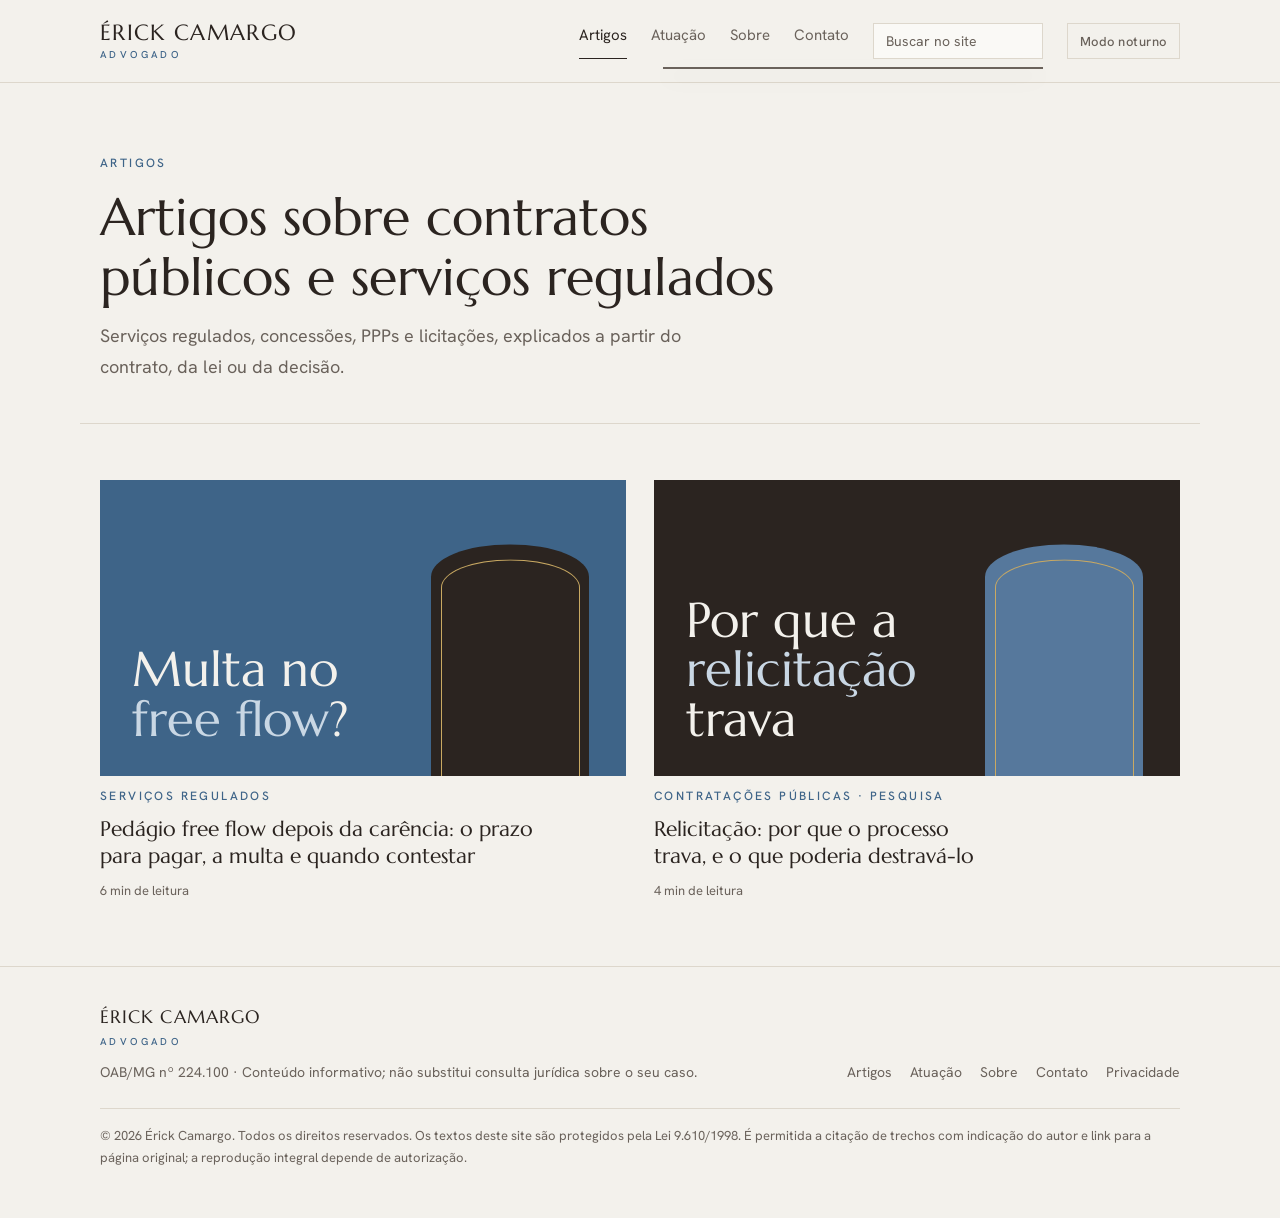
==== artigos/index.html @ 770128e2 "Inclui o bancário no texto de abertura da capa e no resumo para IAs Co-Authored-By: Claude Opus 5.5 " ====
<!doctype html>
<html lang="pt-BR">
<head>
<meta charset="utf-8">
<meta name="viewport" content="width=device-width, initial-scale=1, viewport-fit=cover">
<title>Artigos · Érick Camargo Advogado</title>
<meta name="description" content="Artigos sobre serviços regulados, concessões, PPPs e licitações, escritos a partir do documento original.">
<link rel="preconnect" href="https://fonts.googleapis.com"><link rel="stylesheet" href="https://fonts.googleapis.com/css2?family=Marcellus&family=Hanken+Grotesk:wght@400;500;600&family=DM+Mono:wght@400&display=swap">
<link rel="stylesheet" href="../assets/style.css?v=202611171942">
<link rel="stylesheet" href="../assets/motion.css?v=202611171942">
<script src="../assets/tema.js?v=202611171942"></script>
<link rel="canonical" href="https://erickcamargo.adv.br/artigos/">
<link rel="icon" href="https://erickcamargo.adv.br/favicon.ico" sizes="48x48"><link rel="icon" type="image/png" sizes="96x96" href="https://erickcamargo.adv.br/assets/favicon-96.png"><link rel="icon" type="image/png" sizes="192x192" href="https://erickcamargo.adv.br/assets/favicon-192.png"><link rel="apple-touch-icon" href="https://erickcamargo.adv.br/assets/apple-touch-icon.png"><meta name="theme-color" content="#3e6488">
<meta property="og:type" content="website"><meta property="og:title" content="Artigos · Érick Camargo Advogado"><meta property="og:description" content="Artigos sobre serviços regulados, concessões, PPPs e licitações, escritos a partir do documento original."><meta property="og:locale" content="pt_BR">
<meta property="og:url" content="https://erickcamargo.adv.br/artigos/"><meta property="og:image" content="https://erickcamargo.adv.br/assets/erick-camargo-perfil-lateral.jpg"><meta property="og:site_name" content="Érick Camargo Advogado"><meta name="twitter:card" content="summary_large_image">
</head>
<body>
<header class="site-header"><div class="container">
<a class="logo" href="../index.html">ÉRICK CAMARGO<small>ADVOGADO</small></a>
<nav class="nav" aria-label="Principal"><a href="../artigos/index.html" aria-current="page">Artigos</a><a href="../atuacao/index.html">Atuação</a><a href="../sobre/index.html">Sobre</a><a href="../contato/index.html">Contato</a></nav>
</div></header>
<main>

<section class="container page-head"><span class="label">Artigos</span><h1 style="margin-top:12px">Artigos sobre contratos públicos e serviços regulados</h1><p>Serviços regulados, concessões, PPPs e licitações, explicados a partir do contrato, da lei ou da decisão.</p></section>
<section class="container section"><div class="cards"><a class="card" href="../artigos/pedagio-eletronico/index.html"><div class="th " aria-hidden="true"><span class="t">Multa no <em>free flow</em>?</span><span class="a"></span></div><span class="label">Serviços regulados</span><h3>Pedágio free flow depois da carência: o prazo para pagar, a multa e quando contestar</h3><span class="meta">6 min de leitura</span></a><a class="card" href="../artigos/relicitacao/index.html"><div class="th ink" aria-hidden="true"><span class="t">Por que a <em>relicitação</em> trava</span><span class="a"></span></div><span class="label">Contratações públicas · Pesquisa</span><h3>Relicitação: por que o processo trava, e o que poderia destravá-lo</h3><span class="meta">4 min de leitura</span></a></div></section>
</main>
<footer class="site-footer"><div class="container">
<div><a class="logo" href="../index.html">ÉRICK CAMARGO<small>ADVOGADO</small></a><p style="margin-top:14px">OAB/MG nº 224.100 · Conteúdo informativo; não substitui consulta jurídica sobre o seu caso.</p></div>
<nav aria-label="Rodapé"><a href="../artigos/index.html">Artigos</a><a href="../atuacao/index.html">Atuação</a><a href="../sobre/index.html">Sobre</a><a href="../contato/index.html">Contato</a><a href="../privacidade/index.html">Privacidade</a></nav>
<p class="direitos">© 2026 Érick Camargo. Todos os direitos reservados. Os textos deste site são protegidos pela Lei 9.610/1998. É permitida a citação de trechos com indicação do autor e link para a página original; a reprodução integral depende de autorização.</p>
</div></footer>
<script src="../assets/busca.js?v=202611171942"></script>
<script src="../assets/motion.js?v=202611171942"></script>
<!-- Cloudflare Web Analytics --><script type='module' src='https://static.cloudflareinsights.com/beacon.min.js' data-cf-beacon='{"token": "996908efe8114d84814edd212792489f"}'></script><!-- End Cloudflare Web Analytics -->
</body>
</html>
---- assets/style.css ----
:root{
  --cal:#f3f1ec;--cal-raised:#faf9f6;--line:#ddd7cc;--ink:#2b2420;--ink-muted:#6a625b;
  --ataide:#3e6488;--on-ataide:#fff;--ataide-soft:#56789c;--ceu:#c9d7e4;--ceu-soft:#e6edf3;--ouro:#a88a4a;--ouro-escrito:#8f7338;
  --display:"Marcellus","Trajan Pro",Georgia,serif;--sans:"Hanken Grotesk",system-ui,-apple-system,"Segoe UI",sans-serif;--mono:"DM Mono",ui-monospace,Menlo,monospace;
}
*{box-sizing:border-box}
html{-webkit-text-size-adjust:100%}
body{margin:0;background:var(--cal);color:var(--ink);font-family:var(--sans);font-size:17px;line-height:1.7}
a{color:var(--ataide)}
a:focus-visible{outline:2px solid var(--ataide);outline-offset:2px}
h1,h2,h3,h4{font-family:var(--display);font-weight:400;line-height:1.15;text-wrap:balance;margin:0}
p{margin:0}
.container{max-width:1120px;margin:0 auto;padding-left:max(20px,env(safe-area-inset-left,0px));padding-right:max(20px,env(safe-area-inset-right,0px))}
.label{font-weight:500;font-size:12px;letter-spacing:.2em;text-transform:uppercase;color:var(--ataide)}
.muted{color:var(--ink-muted)}
.hl{text-decoration:underline;text-decoration-color:var(--ouro);text-decoration-thickness:2px;text-underline-offset:4px}
.az{color:var(--ataide)}

/* cabeçalho */
.site-header{border-bottom:1px solid var(--line)}
.site-header .container{display:flex;justify-content:space-between;align-items:center;gap:16px;flex-wrap:wrap;padding-block:22px}
.logo{font-family:var(--display);font-size:22px;letter-spacing:.06em;line-height:1;color:var(--ink);text-decoration:none}
.logo small{display:block;margin-top:6px;font-family:var(--sans);font-weight:500;font-size:10px;letter-spacing:.34em;color:var(--ataide)}
.nav{display:flex;gap:24px;flex-wrap:wrap;font-size:15px}
.nav a{color:var(--ink-muted);text-decoration:none}
.nav a[aria-current="page"]{color:var(--ink);text-decoration:underline;text-decoration-color:var(--ink);text-underline-offset:7px}

/* botões */
.btns{display:flex;gap:12px;flex-wrap:wrap;margin-top:28px}
.btn{display:inline-block;font:500 15px/1 var(--sans);letter-spacing:.02em;padding:14px 22px;border:1px solid var(--ataide);background:var(--ataide);color:var(--on-ataide);text-decoration:none}
.btn.ghost{background:transparent;color:var(--ink);border-color:var(--ink)}

/* arco */
.arch{position:relative;border-radius:999px 999px 0 0;background:var(--ataide-soft);overflow:hidden;aspect-ratio:3/4;width:100%}
.arch::before{content:"";position:absolute;inset:12px 12px 0;border-radius:999px 999px 0 0;border:1px solid var(--ouro);border-bottom:0}
.arch .doc{position:absolute;left:18%;right:18%;bottom:14%;display:grid;gap:10px}
.arch .doc i{display:block;height:3px;border-radius:2px;background:#f3f1ec;opacity:.5}
.arch .doc i.h{background:#c9a962;opacity:1}

/* home */
.hero{display:grid;grid-template-columns:minmax(0,1.45fr) minmax(0,1fr);gap:56px;align-items:center;padding-block:72px 80px}
.hero h1{font-size:clamp(34px,5vw,56px);line-height:1.08}
.hero p{margin-top:18px;font-size:18px;color:var(--ink-muted);max-width:48ch}
.hero .arch{max-width:360px;justify-self:end}
@media (max-width:820px){.hero{grid-template-columns:minmax(0,1fr);gap:40px;padding-block:48px 56px}.hero .arch{max-width:240px;justify-self:start}}
.section{padding-block:8px 64px}
.section-head{display:flex;justify-content:space-between;align-items:baseline;gap:12px;border-top:1px solid var(--ink-muted);padding-top:16px;margin-bottom:24px}
.section-head h2{font-size:28px}
.section-head a{font-size:14px;text-decoration:none}
.cards{display:grid;grid-template-columns:repeat(auto-fit,minmax(250px,1fr));gap:28px}
.card{display:grid;gap:10px;align-content:start;color:inherit;text-decoration:none}
.card h3{font-size:21px;line-height:1.28}
.card .meta{font-size:13px;color:var(--ink-muted)}
.card:hover h3{text-decoration:underline;text-decoration-color:var(--ink);text-underline-offset:4px}
.areas{display:grid;grid-template-columns:repeat(auto-fit,minmax(280px,1fr));gap:24px}
.area{background:var(--cal-raised);border:1px solid var(--line);padding:26px;display:grid;gap:10px;align-content:start}
.area h3{font-size:24px}
.area p,.area li{font-size:15.5px;color:var(--ink-muted)}
.area ul{margin:4px 0 0;padding-left:18px;display:grid;gap:4px}
.method{display:grid;grid-template-columns:repeat(3,minmax(0,1fr));gap:28px}
@media (max-width:820px){.method{grid-template-columns:minmax(0,1fr)}}
.method div{display:grid;gap:8px}
.method h3{font-size:21px}
.method p{font-size:15.5px;color:var(--ink-muted)}

/* thumbnail */
.th{position:relative;background:#3e6488;color:#f3f1ec;overflow:hidden;display:flex;align-items:flex-end;padding:6%;aspect-ratio:16/9;container-type:inline-size}
.th .t{position:relative;z-index:1;font-family:var(--display);font-size:10.5cqi;line-height:1.02;max-width:58%}
.th .t em{font-style:normal;color:#c9d7e4}
.th .a{position:absolute;right:7%;bottom:0;width:30%;height:84%;border-radius:999px 999px 0 0;background:#2b2420}
.th .a::before{content:"";position:absolute;inset:6% 6% 0;border-radius:999px 999px 0 0;border:1px solid #c9a962;border-bottom:0}
.th.ceu{background:#c9d7e4;color:#2b2420}.th.ceu .t em{color:#3e6488}.th.ceu .a{background:#3e6488}.th.ceu .a::before{display:none}
.th.ink{background:#2b2420}.th.ink .a{background:#56789c}

/* páginas internas */
.page-head{padding-block:64px 40px;border-bottom:1px solid var(--line);margin-bottom:48px}
.page-head h1{font-size:clamp(34px,5vw,52px)}
.page-head p{margin-top:14px;font-size:18px;color:var(--ink-muted);max-width:60ch}
.narrow{max-width:720px}
.stack{display:grid;gap:22px}
.stack h2{font-size:28px;margin-top:16px}

/* artigo */
.article{display:grid;grid-template-columns:minmax(0,1fr) 250px;gap:64px;padding-block:56px 80px}
@media (max-width:900px){.article{grid-template-columns:minmax(0,1fr)}.article aside{display:none}}
.crumbs{font-size:14px;color:var(--ink-muted)}
.crumbs a{color:inherit}
.article h1{font-size:clamp(32px,4.4vw,48px);margin-top:14px}
.by{display:flex;gap:16px;flex-wrap:wrap;margin-top:16px;font-size:14px;color:var(--ink-muted)}
.prose{display:grid;gap:22px;margin-top:36px;max-width:66ch;font-size:18px;line-height:1.78}
.prose h2{font-size:28px;margin-top:12px}
.prose ul,.prose ol{margin:0;padding-left:22px;display:grid;gap:8px}
.dropcap::first-letter{float:left;font-family:var(--display);font-size:5.15em;line-height:.8;padding:6px 12px 0 0;color:var(--ouro-escrito)}
.papel{background:var(--ceu-soft);border-top:1px solid var(--ouro);padding:20px 22px 22px;display:grid;gap:12px;margin:0}
.papel blockquote{margin:0;font-family:var(--display);font-size:20px;line-height:1.55}
.papel cite{font-family:var(--mono);font-style:normal;font-size:13px;color:var(--ink-muted)}
.video{margin:0;display:grid;gap:8px}
.video figcaption{font-size:14px;color:var(--ink-muted)}
.juridica{background:var(--cal-raised);border:1px solid var(--line);padding:22px 24px;display:grid;gap:10px}
.juridica h2{font-size:24px;margin:0}
.juridica p,.juridica li{font-size:16px;color:var(--ink-muted)}
.fontes{border-top:1px solid var(--line);padding-top:18px;display:grid;gap:8px}
.fontes li{font-family:var(--mono);font-size:13.5px;line-height:1.6}
.nota{border:1px dashed var(--ink-muted);padding:16px 18px;font-size:15px;background:var(--cal-raised)}
.article aside{display:grid;gap:26px;align-content:start;font-size:15px;position:sticky;top:24px}
.article aside div{display:grid;gap:6px;border-top:1px solid var(--line);padding-top:14px}
.article aside a{color:var(--ink);text-decoration:none}

/* rodapé */
.site-footer{border-top:1px solid var(--line);padding-block:40px 48px;font-size:14px;color:var(--ink-muted)}
.site-footer .container{display:grid;grid-template-columns:minmax(0,1fr) auto;gap:24px;align-items:end}
@media (max-width:700px){.site-footer .container{grid-template-columns:minmax(0,1fr)}}
.site-footer .logo{font-size:18px}
.site-footer nav{display:flex;gap:18px;flex-wrap:wrap}
.site-footer nav a{color:var(--ink-muted);text-decoration:none}

@media (max-width:900px){.article aside{display:none}}

/* tema escuro (valores do tokens.json) */
@media (prefers-color-scheme:dark){:root:not([data-theme="light"]){--cal:#1c1916;--cal-raised:#24201c;--line:#3a332d;--ink:#efe9df;--ink-muted:#b3a99c;--ataide:#9db8d6;--on-ataide:#1c1916;--ataide-soft:#4d6a8a;--ceu:#3d5873;--ceu-soft:#222b35;--ouro:#c9a962;--ouro-escrito:#c9a962;color-scheme:dark}}
:root[data-theme="dark"]{--cal:#1c1916;--cal-raised:#24201c;--line:#3a332d;--ink:#efe9df;--ink-muted:#b3a99c;--ataide:#9db8d6;--on-ataide:#1c1916;--ataide-soft:#4d6a8a;--ceu:#3d5873;--ceu-soft:#222b35;--ouro:#c9a962;--ouro-escrito:#c9a962;color-scheme:dark}

/* botão do modo noturno */
.tema{font:500 13px/1 var(--sans);letter-spacing:.04em;color:var(--ink-muted);background:transparent;border:1px solid var(--line);padding:8px 12px;cursor:pointer}
.tema:hover{color:var(--ink);border-color:var(--ink-muted)}
.tema:focus-visible{outline:2px solid var(--ataide);outline-offset:2px}
/* autor e foto */
.autor{border-top:1px solid var(--line);padding-top:18px;font-size:15.5px;color:var(--ink-muted)}
.autor strong{color:var(--ink);font-weight:600}
.retrato{width:200px;max-width:100%;aspect-ratio:3/4;border-radius:999px 999px 0 0;background:var(--ceu-soft);border:1px solid var(--line);display:grid;place-items:center;text-align:center;font-size:13px;color:var(--ink-muted);padding:16px}
.indice{display:none}
@media (max-width:900px){.indice{display:block;border:1px solid var(--line);padding:12px 16px;font-size:15px}.indice summary{cursor:pointer;font-weight:500}.indice a{display:block;padding-top:8px;color:var(--ink)}}

img.retrato{display:block;width:240px;height:auto;padding:0;object-fit:cover}
.autor-home{display:grid;grid-template-columns:200px minmax(0,1fr);gap:32px;align-items:end;max-width:760px}
.autor-home img{width:100%;height:auto;aspect-ratio:3/4;object-fit:cover;border-radius:999px 999px 0 0;display:block}
.autor-home div{display:grid;gap:10px;font-size:17px;min-width:0}
@media (max-width:560px){.autor-home{grid-template-columns:minmax(0,1fr);gap:20px}.autor-home img{width:170px}}
.lista{margin:0;padding-left:22px;display:grid;gap:8px}

/* arco abatido (curva baixa sobre ombreiras retas, como as portadas de cantaria) */
.arch,.retrato,img.retrato,.autor-home img{border-radius:50% 50% 0 0/15% 15% 0 0}
.arch::before{border-radius:50% 50% 0 0/14% 14% 0 0;inset:14px 14px 0}
.arch{box-shadow:inset 0 0 0 6px color-mix(in srgb,var(--ataide-soft) 70%,var(--ink))}
.th .a{border-radius:50% 50% 0 0/13% 13% 0 0}
.th .a::before{border-radius:50% 50% 0 0/12% 12% 0 0}

/* busca */
.busca{position:relative}
.busca input{font:400 14px/1 var(--sans);color:var(--ink);background:var(--cal-raised);border:1px solid var(--line);padding:8px 12px;width:170px;max-width:100%;border-radius:0}
.busca input::placeholder{color:var(--ink-muted)}
.busca input:focus{outline:2px solid var(--ataide);outline-offset:1px}
.busca-res{position:absolute;right:0;top:calc(100% + 8px);z-index:50;width:min(380px,calc(100vw - 40px));background:var(--cal-raised);border:1px solid var(--ink-muted);box-shadow:0 8px 24px rgb(0 0 0/.14);display:grid;max-height:60vh;overflow:auto}
.busca-res a{display:grid;gap:4px;padding:12px 14px;border-bottom:1px solid var(--line);text-decoration:none;color:var(--ink)}
.busca-res a:last-child{border-bottom:0}
.busca-res a:hover,.busca-res a:focus-visible{background:var(--ceu-soft)}
.busca-res b{font-family:var(--display);font-weight:400;font-size:17px;line-height:1.25}
.busca-res span{font-size:13.5px;line-height:1.5;color:var(--ink-muted)}
.busca-res mark{background:transparent;color:var(--ink);text-decoration:underline;text-decoration-color:var(--ouro);text-decoration-thickness:2px}
.busca-res p{padding:12px 14px;font-size:14px;color:var(--ink-muted)}
@media (max-width:560px){.busca-res{right:auto;left:0}}
/* textos legais: leitura discreta */
.legal{font-size:15px;line-height:1.65;gap:14px;color:var(--ink-muted)}
.legal h2{font-family:var(--sans);font-weight:600;font-size:15px;letter-spacing:.02em;color:var(--ink);margin-top:14px}
.legal .lista{gap:6px}
.legal strong{color:var(--ink);font-weight:600}
.page-head.discreto{padding-block:48px 28px;margin-bottom:32px}
.page-head.discreto h1{font-size:clamp(28px,4vw,36px)}
.page-head.discreto p{font-size:15px}
.direitos{grid-column:1/-1;border-top:1px solid var(--line);padding-top:16px;font-size:13px}

/* redes */
.redes{display:grid;gap:12px;justify-items:start;margin-top:8px}
.rede{display:inline-flex;align-items:center;gap:14px;text-decoration:none;color:var(--ink);font-size:15px}
.rede svg{box-sizing:content-box;width:22px;height:22px;padding:13px;fill:var(--cal);background:var(--ataide);border:1px solid var(--ataide);box-shadow:inset 0 0 0 3px var(--ataide),inset 0 0 0 4px color-mix(in srgb,var(--ouro) 70%,transparent);transition:background-color .25s,fill .25s,transform .25s var(--ease,ease)}
.rede:hover svg,.rede:focus-visible svg{background:var(--cal);fill:var(--ataide);transform:translateY(-2px)}
.rede:focus-visible{outline:2px solid var(--ataide);outline-offset:4px}
.rede span{background:linear-gradient(var(--ink),var(--ink)) 0 100%/0 1px no-repeat;transition:background-size .35s}
.rede:hover span{background-size:100% 1px}
.aviso-ia{font-size:13px;line-height:1.6;color:var(--ink-muted)}
.prose .trecho{margin:0;border-left:2px solid var(--line);padding:2px 0 2px 16px;font-family:var(--display);font-size:17px;line-height:1.6;color:var(--ink)}
---- assets/motion.css ----
/* Movimento: três gestos, os mesmos da marca.
   1. Portada  - a troca de página passa por um arco abatido que sobe do chão.
   2. Douramento - os fios de ouro se desenham da esquerda para a direita.
   3. Papel    - a caixa do documento se desenrola a partir do fio de cima. */
:root{--ease:cubic-bezier(.22,.7,.2,1);--ease-in:cubic-bezier(.6,0,.8,.3)}

/* 1. Portada */
.portada{position:fixed;inset:0;z-index:100;pointer-events:none;overflow:hidden;contain:strict}
.portada b{position:absolute;left:50%;bottom:0;width:150vmax;height:150vmax;margin-left:-75vmax;
  border-radius:50% 50% 0 0 / 34% 34% 0 0;background:var(--cal);box-shadow:0 0 0 1px var(--ouro);
  transform:scale(0);transform-origin:50% 100%}
.portada b::before{content:"";position:absolute;inset:1.2vmax 1.2vmax 0;border-radius:inherit;border:1px solid var(--ouro);border-bottom:0;opacity:.7}
/* saída: o arco sobe e cobre a página */
html.saindo .portada b{transform:scale(1);transition:transform .52s var(--ease-in)}
html.saindo main{opacity:.55;transform:translateY(-10px);transition:opacity .4s,transform .52s var(--ease-in)}
/* chegada: a página já vem coberta de cal e o véu se dissolve */
.portada::after{content:"";position:absolute;inset:0;background:var(--cal);animation:veu .5s .05s var(--ease) both}
@keyframes veu{from{opacity:1}to{opacity:0}}
main>*{animation:assenta .7s var(--ease) both}
main>*:nth-child(2){animation-delay:.08s}main>*:nth-child(3){animation-delay:.16s}main>*:nth-child(n+4){animation-delay:.22s}
@keyframes assenta{from{opacity:0;transform:translateY(18px)}to{opacity:1;transform:none}}

/* 2. Douramento */
.site-header{position:relative}
.site-header::after{content:"";position:absolute;left:0;right:0;bottom:-1px;height:1px;background:var(--ouro);transform-origin:0 50%;animation:doura 1.3s .15s var(--ease) both}
@keyframes doura{0%{transform:scaleX(0);opacity:1}60%{transform:scaleX(1);opacity:1}100%{transform:scaleX(1);opacity:0}}
.section-head{border-top-color:transparent;position:relative}
.section-head::before{content:"";position:absolute;left:0;right:0;top:-1px;height:1px;background:var(--ink-muted);transform-origin:0 50%;transition:transform 1s var(--ease)}
.js .section-head:not(.visto)::before{transform:scaleX(0)}
/* sublinhado do menu e dos títulos dos cartões: o fio corre em vez de aparecer */
.nav a{background:linear-gradient(var(--ink),var(--ink)) 0 100%/0 1px no-repeat;padding-bottom:6px;transition:background-size .35s var(--ease),color .2s}
.nav a:hover,.nav a:focus-visible{background-size:100% 1px;color:var(--ink)}
.nav a[aria-current="page"]{text-decoration:none;background-size:100% 1px}
.card h3{display:inline;background:linear-gradient(var(--ink),var(--ink)) 0 100%/0 1px no-repeat;transition:background-size .45s var(--ease)}
a.card:hover h3,a.card:focus-visible h3{text-decoration:none;background-size:100% 1px}
/* a miniatura: o arco sobe um pouco, como quem abre a porta */
.th .a{transition:transform .5s var(--ease)}
.th .a{transform:translateY(7%)}
a.card:hover .th .a,a.card:focus-visible .th .a{transform:none}
.btn{transition:transform .2s var(--ease),background-color .2s,color .2s}
.btn:hover{transform:translateY(-2px)}
.btn.ghost:hover{background:var(--ink);color:var(--cal);border-color:var(--ink)}

/* arco da capa: ergue-se do chão, e as linhas do documento se escrevem; a de ouro por último */
.hero .arch{animation:ergue 1s .15s var(--ease) both}
@keyframes ergue{from{clip-path:inset(100% 0 0 0 round 50% 50% 0 0/15% 15% 0 0)}to{clip-path:inset(0 0 0 0 round 50% 50% 0 0/15% 15% 0 0)}}
.arch .doc i{transform-origin:0 50%;animation:escreve .6s var(--ease) both}
.arch .doc i:nth-child(1){animation-delay:.75s}.arch .doc i:nth-child(2){animation-delay:.87s}.arch .doc i:nth-child(4){animation-delay:.99s}.arch .doc i:nth-child(5){animation-delay:1.11s}
.arch .doc i.h{animation-delay:1.4s;animation-duration:.9s}
@keyframes escreve{from{transform:scaleX(0)}to{transform:none}}

/* 3. Papel e entrada dos blocos ao rolar (o texto nunca fica invisível: só assenta) */
.js .rola{opacity:.3;transform:translateY(16px)}
.js .rola.visto{opacity:1;transform:none;transition:opacity .7s var(--ease),transform .7s var(--ease);transition-delay:calc(var(--i,0)*90ms)}
.papel{border-top-color:transparent;position:relative}
.papel::before{content:"";position:absolute;left:0;right:0;top:-1px;height:1px;background:var(--ouro);transform-origin:0 50%;transition:transform .7s var(--ease)}
.papel{transition:clip-path .9s .45s var(--ease)}
.js .papel{clip-path:inset(-2px 0 0 0)}
.js .papel:not(.visto){clip-path:inset(-2px 0 78% 0)}
.js .papel:not(.visto)::before{transform:scaleX(0)}
.papel .hl{text-decoration-color:transparent;background:linear-gradient(var(--ouro),var(--ouro)) 0 100%/100% 2px no-repeat;transition:background-size .6s 1.3s var(--ease)}
.js .papel:not(.visto) .hl{background-size:0 2px}

@media (prefers-reduced-motion:reduce){
  *,*::before,*::after{animation:none!important;transition:none!important}
  .portada{display:none}
  .js .rola,.js .papel:not(.visto){opacity:1;transform:none;clip-path:none}
  .js .section-head:not(.visto)::before,.js .papel:not(.visto)::before{transform:none}
  .js .papel:not(.visto) .hl{background-size:100% 2px}
  .site-header::after{display:none}
}
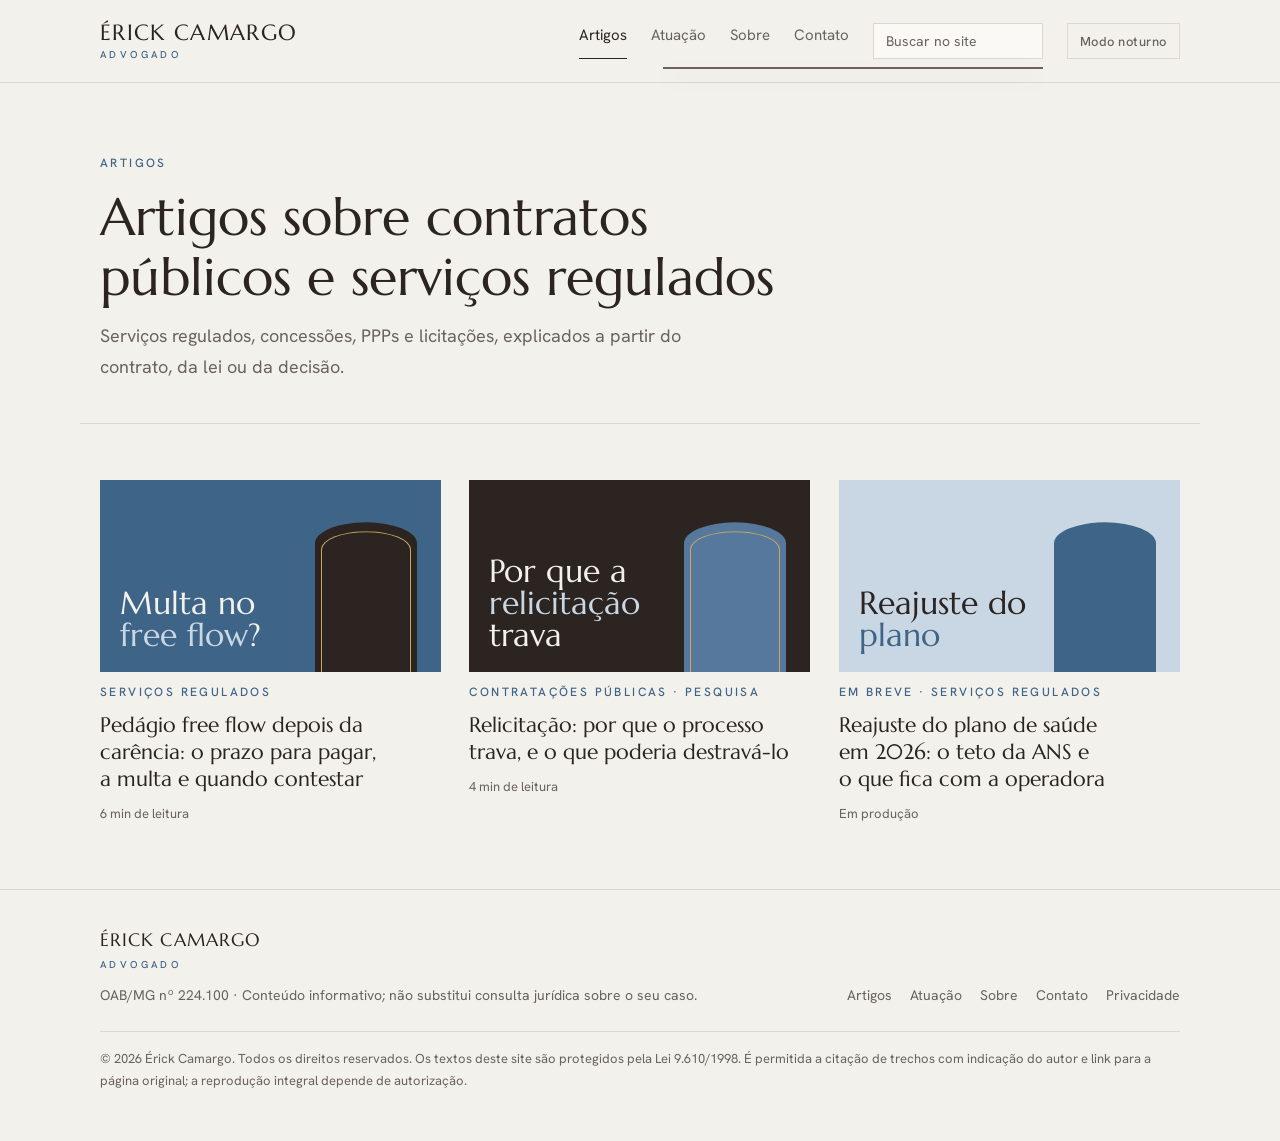
==== commit f52ef228: "Volta o cartão 'Em breve' do próximo artigo, fora dos trechos do Google O cartão do artigo sobre pla" ====
--- a/artigos/index.html
+++ b/artigos/index.html
@@ -6,9 +6,9 @@
 <title>Artigos · Érick Camargo Advogado</title>
 <meta name="description" content="Artigos sobre serviços regulados, concessões, PPPs e licitações, escritos a partir do documento original.">
 <link rel="preconnect" href="https://fonts.googleapis.com"><link rel="stylesheet" href="https://fonts.googleapis.com/css2?family=Marcellus&family=Hanken+Grotesk:wght@400;500;600&family=DM+Mono:wght@400&display=swap">
-<link rel="stylesheet" href="../assets/style.css?v=202611171942">
-<link rel="stylesheet" href="../assets/motion.css?v=202611171942">
-<script src="../assets/tema.js?v=202611171942"></script>
+<link rel="stylesheet" href="../assets/style.css?v=202611171946">
+<link rel="stylesheet" href="../assets/motion.css?v=202611171946">
+<script src="../assets/tema.js?v=202611171946"></script>
 <link rel="canonical" href="https://erickcamargo.adv.br/artigos/">
 <link rel="icon" href="https://erickcamargo.adv.br/favicon.ico" sizes="48x48"><link rel="icon" type="image/png" sizes="96x96" href="https://erickcamargo.adv.br/assets/favicon-96.png"><link rel="icon" type="image/png" sizes="192x192" href="https://erickcamargo.adv.br/assets/favicon-192.png"><link rel="apple-touch-icon" href="https://erickcamargo.adv.br/assets/apple-touch-icon.png"><meta name="theme-color" content="#3e6488">
 <meta property="og:type" content="website"><meta property="og:title" content="Artigos · Érick Camargo Advogado"><meta property="og:description" content="Artigos sobre serviços regulados, concessões, PPPs e licitações, escritos a partir do documento original."><meta property="og:locale" content="pt_BR">
@@ -22,15 +22,15 @@
 <main>
 
 <section class="container page-head"><span class="label">Artigos</span><h1 style="margin-top:12px">Artigos sobre contratos públicos e serviços regulados</h1><p>Serviços regulados, concessões, PPPs e licitações, explicados a partir do contrato, da lei ou da decisão.</p></section>
-<section class="container section"><div class="cards"><a class="card" href="../artigos/pedagio-eletronico/index.html"><div class="th " aria-hidden="true"><span class="t">Multa no <em>free flow</em>?</span><span class="a"></span></div><span class="label">Serviços regulados</span><h3>Pedágio free flow depois da carência: o prazo para pagar, a multa e quando contestar</h3><span class="meta">6 min de leitura</span></a><a class="card" href="../artigos/relicitacao/index.html"><div class="th ink" aria-hidden="true"><span class="t">Por que a <em>relicitação</em> trava</span><span class="a"></span></div><span class="label">Contratações públicas · Pesquisa</span><h3>Relicitação: por que o processo trava, e o que poderia destravá-lo</h3><span class="meta">4 min de leitura</span></a></div></section>
+<section class="container section"><div class="cards"><a class="card" href="../artigos/pedagio-eletronico/index.html"><div class="th " aria-hidden="true"><span class="t">Multa no <em>free flow</em>?</span><span class="a"></span></div><span class="label">Serviços regulados</span><h3>Pedágio free flow depois da carência: o prazo para pagar, a multa e quando contestar</h3><span class="meta">6 min de leitura</span></a><a class="card" href="../artigos/relicitacao/index.html"><div class="th ink" aria-hidden="true"><span class="t">Por que a <em>relicitação</em> trava</span><span class="a"></span></div><span class="label">Contratações públicas · Pesquisa</span><h3>Relicitação: por que o processo trava, e o que poderia destravá-lo</h3><span class="meta">4 min de leitura</span></a><div class="card proximo" data-nosnippet><div class="th ceu" aria-hidden="true"><span class="t">Reajuste do <em>plano</em></span><span class="a"></span></div><span class="label">Em breve · Serviços regulados</span><h3>Reajuste do plano de saúde em 2026: o teto da ANS e o que fica com a operadora</h3><span class="meta">Em produção</span></div></div></section>
 </main>
 <footer class="site-footer"><div class="container">
 <div><a class="logo" href="../index.html">ÉRICK CAMARGO<small>ADVOGADO</small></a><p style="margin-top:14px">OAB/MG nº 224.100 · Conteúdo informativo; não substitui consulta jurídica sobre o seu caso.</p></div>
 <nav aria-label="Rodapé"><a href="../artigos/index.html">Artigos</a><a href="../atuacao/index.html">Atuação</a><a href="../sobre/index.html">Sobre</a><a href="../contato/index.html">Contato</a><a href="../privacidade/index.html">Privacidade</a></nav>
 <p class="direitos">© 2026 Érick Camargo. Todos os direitos reservados. Os textos deste site são protegidos pela Lei 9.610/1998. É permitida a citação de trechos com indicação do autor e link para a página original; a reprodução integral depende de autorização.</p>
 </div></footer>
-<script src="../assets/busca.js?v=202611171942"></script>
-<script src="../assets/motion.js?v=202611171942"></script>
+<script src="../assets/busca.js?v=202611171946"></script>
+<script src="../assets/motion.js?v=202611171946"></script>
 <!-- Cloudflare Web Analytics --><script type='module' src='https://static.cloudflareinsights.com/beacon.min.js' data-cf-beacon='{"token": "996908efe8114d84814edd212792489f"}'></script><!-- End Cloudflare Web Analytics -->
 </body>
 </html>
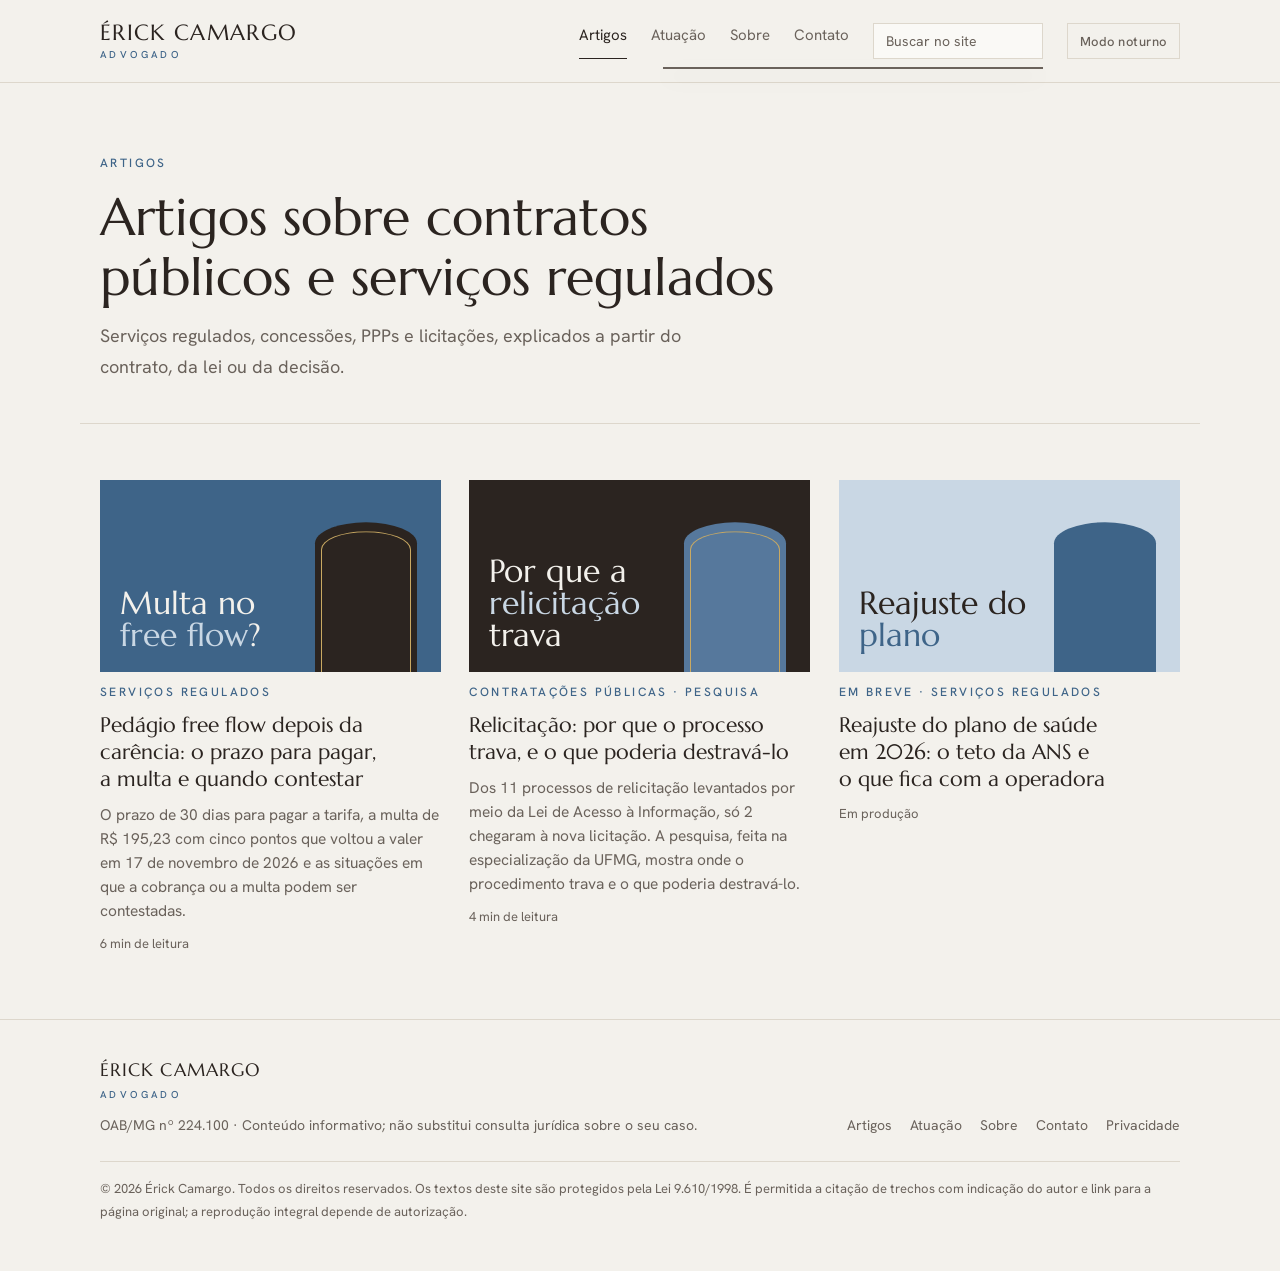
==== commit f6d11126: "Links internos limpos e mais conteúdo para indexação - Links internos em endereço absoluto com barra" ====
--- a/artigos/index.html
+++ b/artigos/index.html
@@ -2,13 +2,14 @@
 <html lang="pt-BR">
 <head>
 <meta charset="utf-8">
+<script>if(/\/index\.html$/.test(location.pathname))location.replace(location.pathname.replace(/index\.html$/,"")+location.search+location.hash)</script>
 <meta name="viewport" content="width=device-width, initial-scale=1, viewport-fit=cover">
 <title>Artigos · Érick Camargo Advogado</title>
 <meta name="description" content="Artigos sobre serviços regulados, concessões, PPPs e licitações, escritos a partir do documento original.">
 <link rel="preconnect" href="https://fonts.googleapis.com"><link rel="stylesheet" href="https://fonts.googleapis.com/css2?family=Marcellus&family=Hanken+Grotesk:wght@400;500;600&family=DM+Mono:wght@400&display=swap">
-<link rel="stylesheet" href="../assets/style.css?v=202611171946">
-<link rel="stylesheet" href="../assets/motion.css?v=202611171946">
-<script src="../assets/tema.js?v=202611171946"></script>
+<link rel="stylesheet" href="../assets/style.css?v=202611191200">
+<link rel="stylesheet" href="../assets/motion.css?v=202611191200">
+<script src="../assets/tema.js?v=202611191200"></script>
 <link rel="canonical" href="https://erickcamargo.adv.br/artigos/">
 <link rel="icon" href="https://erickcamargo.adv.br/favicon.ico" sizes="48x48"><link rel="icon" type="image/png" sizes="96x96" href="https://erickcamargo.adv.br/assets/favicon-96.png"><link rel="icon" type="image/png" sizes="192x192" href="https://erickcamargo.adv.br/assets/favicon-192.png"><link rel="apple-touch-icon" href="https://erickcamargo.adv.br/assets/apple-touch-icon.png"><meta name="theme-color" content="#3e6488">
 <meta property="og:type" content="website"><meta property="og:title" content="Artigos · Érick Camargo Advogado"><meta property="og:description" content="Artigos sobre serviços regulados, concessões, PPPs e licitações, escritos a partir do documento original."><meta property="og:locale" content="pt_BR">
@@ -16,21 +17,21 @@
 </head>
 <body>
 <header class="site-header"><div class="container">
-<a class="logo" href="../index.html">ÉRICK CAMARGO<small>ADVOGADO</small></a>
-<nav class="nav" aria-label="Principal"><a href="../artigos/index.html" aria-current="page">Artigos</a><a href="../atuacao/index.html">Atuação</a><a href="../sobre/index.html">Sobre</a><a href="../contato/index.html">Contato</a></nav>
+<a class="logo" href="/">ÉRICK CAMARGO<small>ADVOGADO</small></a>
+<nav class="nav" aria-label="Principal"><a href="/artigos/" aria-current="page">Artigos</a><a href="/atuacao/">Atuação</a><a href="/sobre/">Sobre</a><a href="/contato/">Contato</a></nav>
 </div></header>
 <main>
 
 <section class="container page-head"><span class="label">Artigos</span><h1 style="margin-top:12px">Artigos sobre contratos públicos e serviços regulados</h1><p>Serviços regulados, concessões, PPPs e licitações, explicados a partir do contrato, da lei ou da decisão.</p></section>
-<section class="container section"><div class="cards"><a class="card" href="../artigos/pedagio-eletronico/index.html"><div class="th " aria-hidden="true"><span class="t">Multa no <em>free flow</em>?</span><span class="a"></span></div><span class="label">Serviços regulados</span><h3>Pedágio free flow depois da carência: o prazo para pagar, a multa e quando contestar</h3><span class="meta">6 min de leitura</span></a><a class="card" href="../artigos/relicitacao/index.html"><div class="th ink" aria-hidden="true"><span class="t">Por que a <em>relicitação</em> trava</span><span class="a"></span></div><span class="label">Contratações públicas · Pesquisa</span><h3>Relicitação: por que o processo trava, e o que poderia destravá-lo</h3><span class="meta">4 min de leitura</span></a><div class="card proximo" data-nosnippet><div class="th ceu" aria-hidden="true"><span class="t">Reajuste do <em>plano</em></span><span class="a"></span></div><span class="label">Em breve · Serviços regulados</span><h3>Reajuste do plano de saúde em 2026: o teto da ANS e o que fica com a operadora</h3><span class="meta">Em produção</span></div></div></section>
+<section class="container section"><div class="cards"><a class="card" href="/artigos/pedagio-eletronico/"><div class="th " aria-hidden="true"><span class="t">Multa no <em>free flow</em>?</span><span class="a"></span></div><span class="label">Serviços regulados</span><h3>Pedágio free flow depois da carência: o prazo para pagar, a multa e quando contestar</h3><p class="resumo">O prazo de 30 dias para pagar a tarifa, a multa de R$ 195,23 com cinco pontos que voltou a valer em 17 de novembro de 2026 e as situações em que a cobrança ou a multa podem ser contestadas.</p><span class="meta">6 min de leitura</span></a><a class="card" href="/artigos/relicitacao/"><div class="th ink" aria-hidden="true"><span class="t">Por que a <em>relicitação</em> trava</span><span class="a"></span></div><span class="label">Contratações públicas · Pesquisa</span><h3>Relicitação: por que o processo trava, e o que poderia destravá-lo</h3><p class="resumo">Dos 11 processos de relicitação levantados por meio da Lei de Acesso à Informação, só 2 chegaram à nova licitação. A pesquisa, feita na especialização da UFMG, mostra onde o procedimento trava e o que poderia destravá-lo.</p><span class="meta">4 min de leitura</span></a><div class="card proximo" data-nosnippet><div class="th ceu" aria-hidden="true"><span class="t">Reajuste do <em>plano</em></span><span class="a"></span></div><span class="label">Em breve · Serviços regulados</span><h3>Reajuste do plano de saúde em 2026: o teto da ANS e o que fica com a operadora</h3><span class="meta">Em produção</span></div></div></section>
 </main>
 <footer class="site-footer"><div class="container">
-<div><a class="logo" href="../index.html">ÉRICK CAMARGO<small>ADVOGADO</small></a><p style="margin-top:14px">OAB/MG nº 224.100 · Conteúdo informativo; não substitui consulta jurídica sobre o seu caso.</p></div>
-<nav aria-label="Rodapé"><a href="../artigos/index.html">Artigos</a><a href="../atuacao/index.html">Atuação</a><a href="../sobre/index.html">Sobre</a><a href="../contato/index.html">Contato</a><a href="../privacidade/index.html">Privacidade</a></nav>
+<div><a class="logo" href="/">ÉRICK CAMARGO<small>ADVOGADO</small></a><p style="margin-top:14px">OAB/MG nº 224.100 · Conteúdo informativo; não substitui consulta jurídica sobre o seu caso.</p></div>
+<nav aria-label="Rodapé"><a href="/artigos/">Artigos</a><a href="/atuacao/">Atuação</a><a href="/sobre/">Sobre</a><a href="/contato/">Contato</a><a href="/privacidade/">Privacidade</a></nav>
 <p class="direitos">© 2026 Érick Camargo. Todos os direitos reservados. Os textos deste site são protegidos pela Lei 9.610/1998. É permitida a citação de trechos com indicação do autor e link para a página original; a reprodução integral depende de autorização.</p>
 </div></footer>
-<script src="../assets/busca.js?v=202611171946"></script>
-<script src="../assets/motion.js?v=202611171946"></script>
+<script src="../assets/busca.js?v=202611191200"></script>
+<script src="../assets/motion.js?v=202611191200"></script>
 <!-- Cloudflare Web Analytics --><script type='module' src='https://static.cloudflareinsights.com/beacon.min.js' data-cf-beacon='{"token": "996908efe8114d84814edd212792489f"}'></script><!-- End Cloudflare Web Analytics -->
 </body>
 </html>
--- a/assets/style.css
+++ b/assets/style.css
@@ -179,3 +179,9 @@
 .rede:hover span{background-size:100% 1px}
 .aviso-ia{font-size:13px;line-height:1.6;color:var(--ink-muted)}
 .prose .trecho{margin:0;border-left:2px solid var(--line);padding:2px 0 2px 16px;font-family:var(--display);font-size:17px;line-height:1.6;color:var(--ink)}
+.area h2{font-size:24px}
+.area a,.comecar a,.leia a{color:inherit;text-decoration:underline;text-underline-offset:3px}
+.card .resumo{font-size:15.5px;line-height:1.55;color:var(--ink-muted)}
+.comecar p{font-size:17px;line-height:1.65;color:var(--ink-muted);max-width:68ch}
+.comecar p+p{margin-top:12px}
+.leia{border-top:1px solid var(--line);padding-top:18px;display:grid;gap:8px;font-size:15.5px;color:var(--ink-muted)}
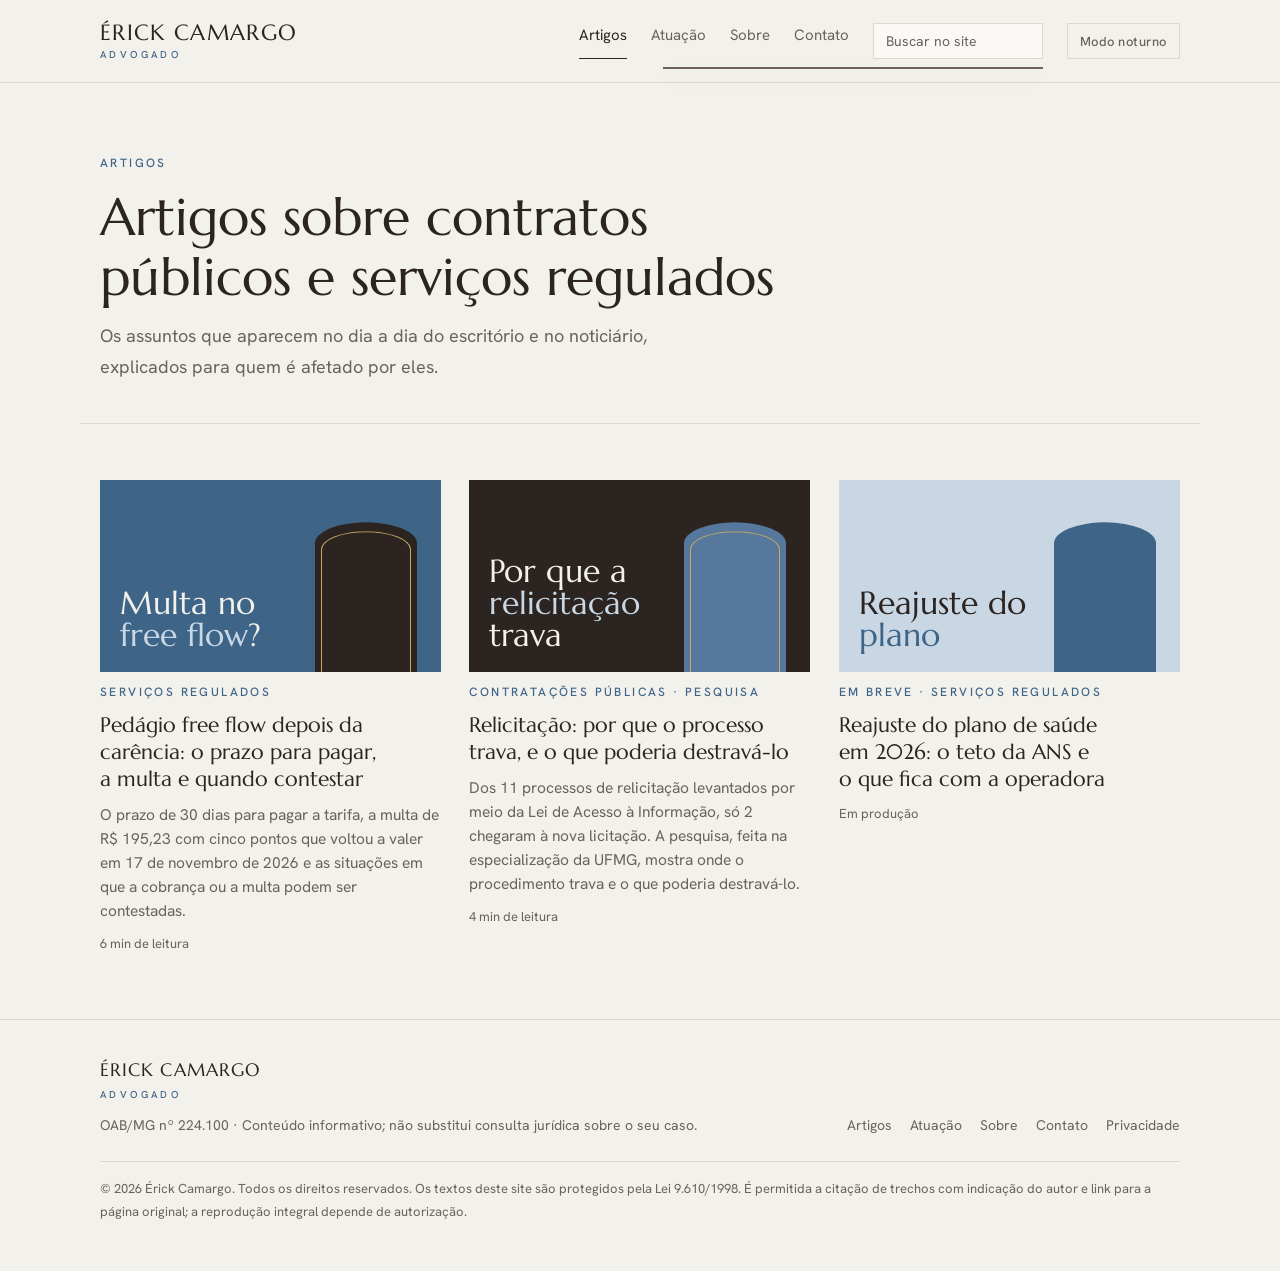
==== commit 0fe1f686: "Artigos: subtítulo mais geral, sem repetir o título Co-Authored-By: Claude Opus 5.5 <noreply@anthrop" ====
--- a/artigos/index.html
+++ b/artigos/index.html
@@ -22,7 +22,7 @@
 </div></header>
 <main>
 
-<section class="container page-head"><span class="label">Artigos</span><h1 style="margin-top:12px">Artigos sobre contratos públicos e serviços regulados</h1><p>Serviços regulados, concessões, PPPs e licitações, explicados a partir do contrato, da lei ou da decisão.</p></section>
+<section class="container page-head"><span class="label">Artigos</span><h1 style="margin-top:12px">Artigos sobre contratos públicos e serviços regulados</h1><p>Os assuntos que aparecem no dia a dia do escritório e no noticiário, explicados para quem é afetado por eles.</p></section>
 <section class="container section"><div class="cards"><a class="card" href="/artigos/pedagio-eletronico/"><div class="th " aria-hidden="true"><span class="t">Multa no <em>free flow</em>?</span><span class="a"></span></div><span class="label">Serviços regulados</span><h3>Pedágio free flow depois da carência: o prazo para pagar, a multa e quando contestar</h3><p class="resumo">O prazo de 30 dias para pagar a tarifa, a multa de R$ 195,23 com cinco pontos que voltou a valer em 17 de novembro de 2026 e as situações em que a cobrança ou a multa podem ser contestadas.</p><span class="meta">6 min de leitura</span></a><a class="card" href="/artigos/relicitacao/"><div class="th ink" aria-hidden="true"><span class="t">Por que a <em>relicitação</em> trava</span><span class="a"></span></div><span class="label">Contratações públicas · Pesquisa</span><h3>Relicitação: por que o processo trava, e o que poderia destravá-lo</h3><p class="resumo">Dos 11 processos de relicitação levantados por meio da Lei de Acesso à Informação, só 2 chegaram à nova licitação. A pesquisa, feita na especialização da UFMG, mostra onde o procedimento trava e o que poderia destravá-lo.</p><span class="meta">4 min de leitura</span></a><div class="card proximo" data-nosnippet><div class="th ceu" aria-hidden="true"><span class="t">Reajuste do <em>plano</em></span><span class="a"></span></div><span class="label">Em breve · Serviços regulados</span><h3>Reajuste do plano de saúde em 2026: o teto da ANS e o que fica com a operadora</h3><span class="meta">Em produção</span></div></div></section>
 </main>
 <footer class="site-footer"><div class="container">
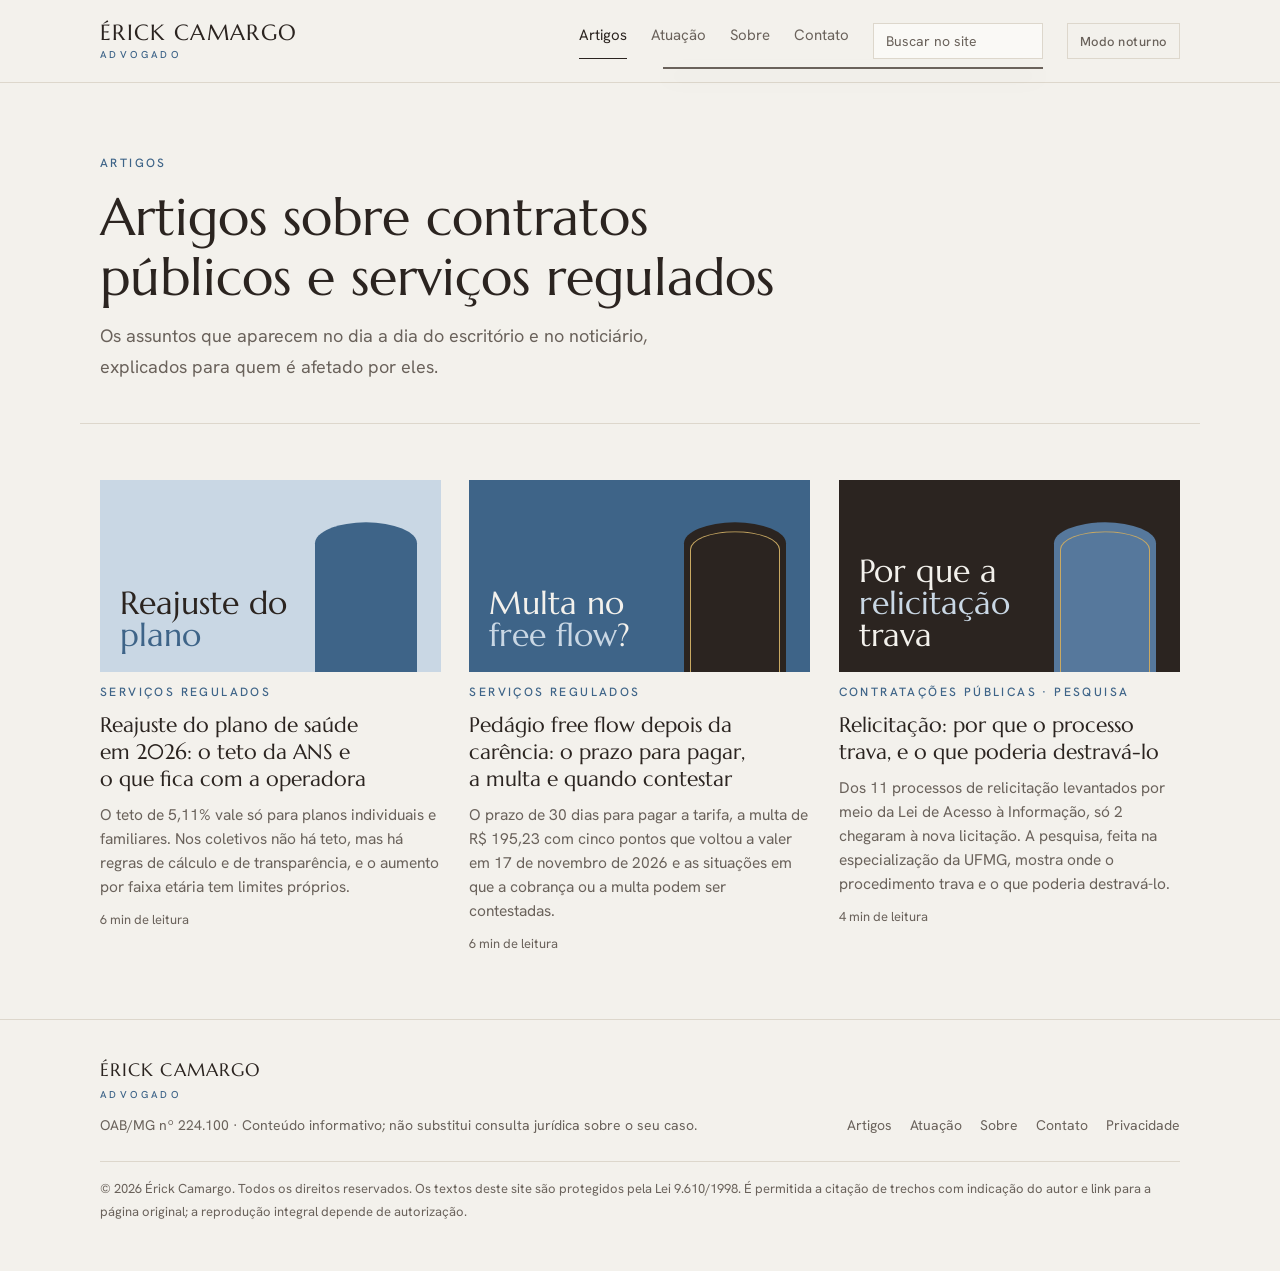
==== commit b907d0ac: "Publica o artigo sobre o reajuste do plano de saúde em 2026 Aplica as correções da revisão, liga o a" ====
--- a/artigos/index.html
+++ b/artigos/index.html
@@ -23,7 +23,7 @@
 <main>
 
 <section class="container page-head"><span class="label">Artigos</span><h1 style="margin-top:12px">Artigos sobre contratos públicos e serviços regulados</h1><p>Os assuntos que aparecem no dia a dia do escritório e no noticiário, explicados para quem é afetado por eles.</p></section>
-<section class="container section"><div class="cards"><a class="card" href="/artigos/pedagio-eletronico/"><div class="th " aria-hidden="true"><span class="t">Multa no <em>free flow</em>?</span><span class="a"></span></div><span class="label">Serviços regulados</span><h3>Pedágio free flow depois da carência: o prazo para pagar, a multa e quando contestar</h3><p class="resumo">O prazo de 30 dias para pagar a tarifa, a multa de R$ 195,23 com cinco pontos que voltou a valer em 17 de novembro de 2026 e as situações em que a cobrança ou a multa podem ser contestadas.</p><span class="meta">6 min de leitura</span></a><a class="card" href="/artigos/relicitacao/"><div class="th ink" aria-hidden="true"><span class="t">Por que a <em>relicitação</em> trava</span><span class="a"></span></div><span class="label">Contratações públicas · Pesquisa</span><h3>Relicitação: por que o processo trava, e o que poderia destravá-lo</h3><p class="resumo">Dos 11 processos de relicitação levantados por meio da Lei de Acesso à Informação, só 2 chegaram à nova licitação. A pesquisa, feita na especialização da UFMG, mostra onde o procedimento trava e o que poderia destravá-lo.</p><span class="meta">4 min de leitura</span></a><div class="card proximo" data-nosnippet><div class="th ceu" aria-hidden="true"><span class="t">Reajuste do <em>plano</em></span><span class="a"></span></div><span class="label">Em breve · Serviços regulados</span><h3>Reajuste do plano de saúde em 2026: o teto da ANS e o que fica com a operadora</h3><span class="meta">Em produção</span></div></div></section>
+<section class="container section"><div class="cards"><a class="card" href="/artigos/reajuste-plano-saude/"><div class="th ceu" aria-hidden="true"><span class="t">Reajuste do <em>plano</em></span><span class="a"></span></div><span class="label">Serviços regulados</span><h3>Reajuste do plano de saúde em 2026: o teto da ANS e o que fica com a operadora</h3><p class="resumo">O teto de 5,11% vale só para planos individuais e familiares. Nos coletivos não há teto, mas há regras de cálculo e de transparência, e o aumento por faixa etária tem limites próprios.</p><span class="meta">6 min de leitura</span></a><a class="card" href="/artigos/pedagio-eletronico/"><div class="th " aria-hidden="true"><span class="t">Multa no <em>free flow</em>?</span><span class="a"></span></div><span class="label">Serviços regulados</span><h3>Pedágio free flow depois da carência: o prazo para pagar, a multa e quando contestar</h3><p class="resumo">O prazo de 30 dias para pagar a tarifa, a multa de R$ 195,23 com cinco pontos que voltou a valer em 17 de novembro de 2026 e as situações em que a cobrança ou a multa podem ser contestadas.</p><span class="meta">6 min de leitura</span></a><a class="card" href="/artigos/relicitacao/"><div class="th ink" aria-hidden="true"><span class="t">Por que a <em>relicitação</em> trava</span><span class="a"></span></div><span class="label">Contratações públicas · Pesquisa</span><h3>Relicitação: por que o processo trava, e o que poderia destravá-lo</h3><p class="resumo">Dos 11 processos de relicitação levantados por meio da Lei de Acesso à Informação, só 2 chegaram à nova licitação. A pesquisa, feita na especialização da UFMG, mostra onde o procedimento trava e o que poderia destravá-lo.</p><span class="meta">4 min de leitura</span></a></div></section>
 </main>
 <footer class="site-footer"><div class="container">
 <div><a class="logo" href="/">ÉRICK CAMARGO<small>ADVOGADO</small></a><p style="margin-top:14px">OAB/MG nº 224.100 · Conteúdo informativo; não substitui consulta jurídica sobre o seu caso.</p></div>
